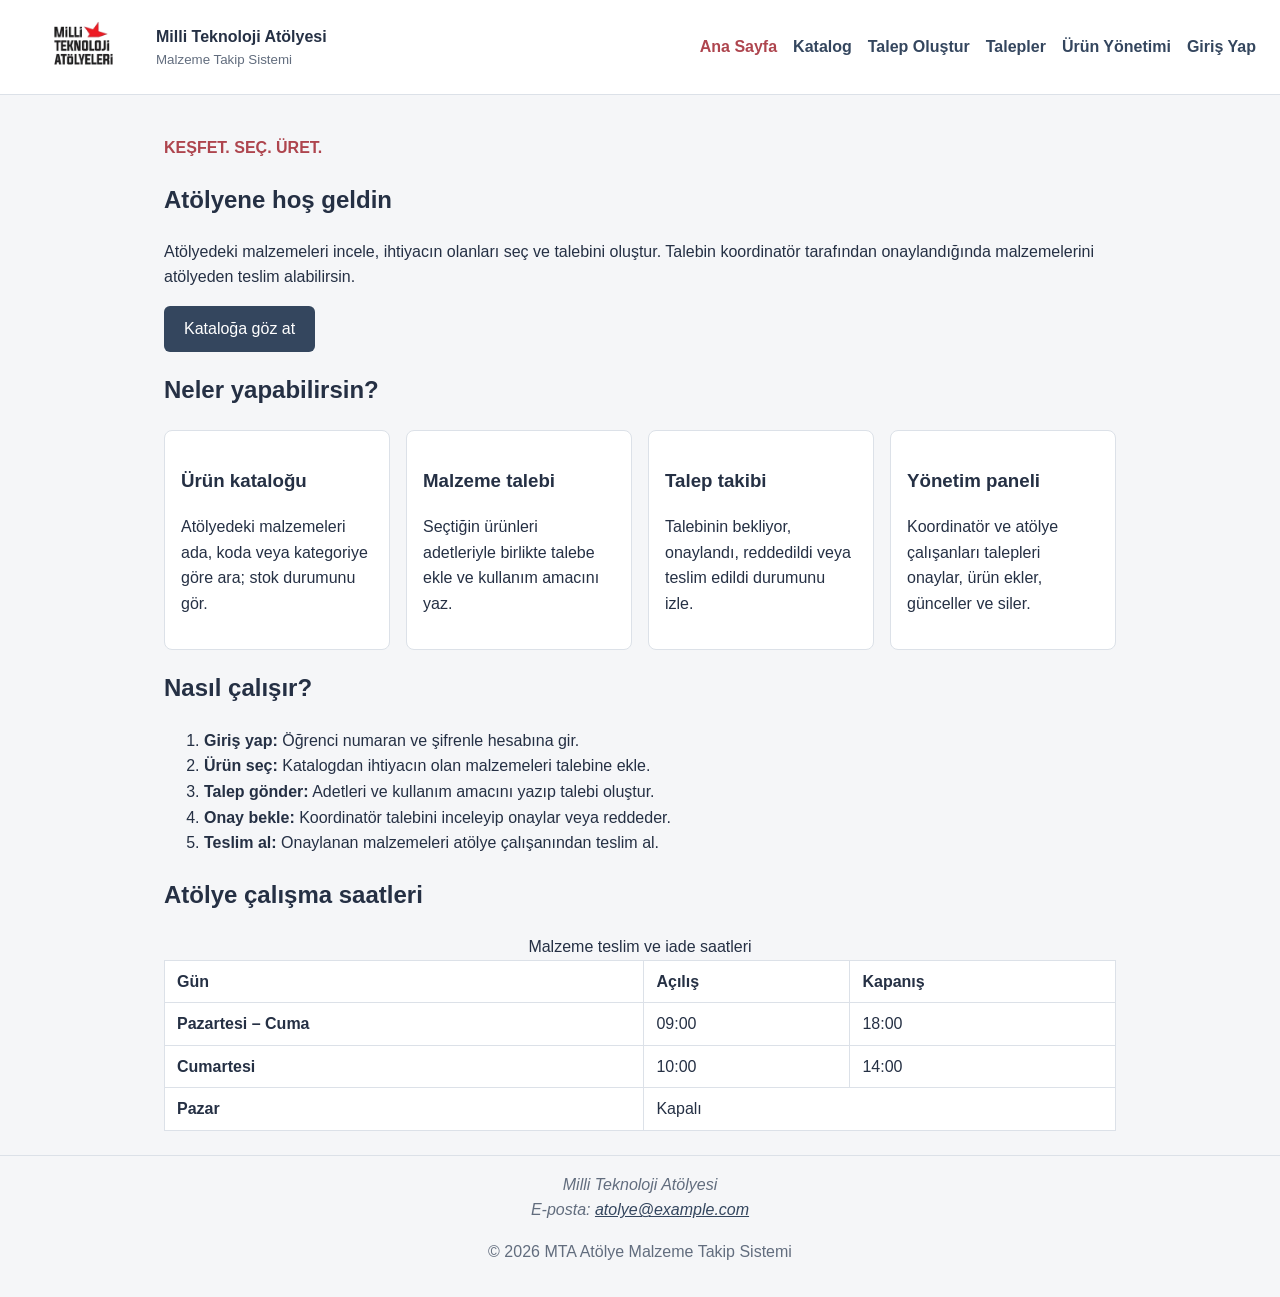
==== index.html @ 38fd26cf "Hafta 1: proje iskeleti, ana sayfa HTML yapısı ve temel stiller" ====
<!DOCTYPE html>
<html lang="tr">
<head>
  <meta charset="UTF-8">
  <meta name="viewport" content="width=device-width, initial-scale=1.0">
  <meta name="description" content="Milli Teknoloji Atölyesi malzeme takip ve talep sistemi">
  <title>Ana Sayfa | MTA Atölye Malzeme Takip</title>
  <link rel="icon" href="assets/mta-arkaplansiz.png">
  <link rel="stylesheet" href="css/style.css">
</head>
<body>
  <header class="site-header">
    <a href="index.html" class="brand">
      <img src="assets/mta-arkaplansiz.png" alt="Milli Teknoloji Atölyeleri logosu" width="120" height="70">
      <span>
        <strong>Milli Teknoloji Atölyesi</strong>
        <small>Malzeme Takip Sistemi</small>
      </span>
    </a>

    <nav aria-label="Ana menü">
      <ul class="menu">
        <li><a href="index.html" aria-current="page">Ana Sayfa</a></li>
        <li><a href="katalog.html">Katalog</a></li>
        <li><a href="talep.html">Talep Oluştur</a></li>
        <li><a href="talepler.html">Talepler</a></li>
        <li><a href="urun-yonetimi.html">Ürün Yönetimi</a></li>
        <li><a href="giris.html">Giriş Yap</a></li>
      </ul>
    </nav>
  </header>

  <main>
    <section class="hero">
      <p class="eyebrow">Keşfet. Seç. Üret.</p>
      <h1>Atölyene hoş geldin</h1>
      <p>
        Atölyedeki malzemeleri incele, ihtiyacın olanları seç ve talebini oluştur.
        Talebin koordinatör tarafından onaylandığında malzemelerini atölyeden teslim alabilirsin.
      </p>
      <a href="katalog.html" class="button">Kataloğa göz at</a>
    </section>

    <section>
      <h2>Neler yapabilirsin?</h2>
      <div class="cards">
        <article class="card">
          <h3>Ürün kataloğu</h3>
          <p>Atölyedeki malzemeleri ada, koda veya kategoriye göre ara; stok durumunu gör.</p>
        </article>
        <article class="card">
          <h3>Malzeme talebi</h3>
          <p>Seçtiğin ürünleri adetleriyle birlikte talebe ekle ve kullanım amacını yaz.</p>
        </article>
        <article class="card">
          <h3>Talep takibi</h3>
          <p>Talebinin bekliyor, onaylandı, reddedildi veya teslim edildi durumunu izle.</p>
        </article>
        <article class="card">
          <h3>Yönetim paneli</h3>
          <p>Koordinatör ve atölye çalışanları talepleri onaylar, ürün ekler, günceller ve siler.</p>
        </article>
      </div>
    </section>

    <section>
      <h2>Nasıl çalışır?</h2>
      <ol class="steps">
        <li><strong>Giriş yap:</strong> Öğrenci numaran ve şifrenle hesabına gir.</li>
        <li><strong>Ürün seç:</strong> Katalogdan ihtiyacın olan malzemeleri talebine ekle.</li>
        <li><strong>Talep gönder:</strong> Adetleri ve kullanım amacını yazıp talebi oluştur.</li>
        <li><strong>Onay bekle:</strong> Koordinatör talebini inceleyip onaylar veya reddeder.</li>
        <li><strong>Teslim al:</strong> Onaylanan malzemeleri atölye çalışanından teslim al.</li>
      </ol>
    </section>

    <section>
      <h2>Atölye çalışma saatleri</h2>
      <table>
        <caption>Malzeme teslim ve iade saatleri</caption>
        <thead>
          <tr>
            <th scope="col">Gün</th>
            <th scope="col">Açılış</th>
            <th scope="col">Kapanış</th>
          </tr>
        </thead>
        <tbody>
          <tr>
            <th scope="row">Pazartesi – Cuma</th>
            <td>09:00</td>
            <td>18:00</td>
          </tr>
          <tr>
            <th scope="row">Cumartesi</th>
            <td>10:00</td>
            <td>14:00</td>
          </tr>
          <tr>
            <th scope="row">Pazar</th>
            <td colspan="2">Kapalı</td>
          </tr>
        </tbody>
      </table>
    </section>
  </main>

  <footer class="site-footer">
    <address>
      Milli Teknoloji Atölyesi<br>
      E-posta: <a href="mailto:atolye@example.com">atolye@example.com</a>
    </address>
    <p>&copy; 2026 MTA Atölye Malzeme Takip Sistemi</p>
  </footer>
</body>
</html>
---- css/style.css ----
:root {
  --arka-plan: #f5f6f8;
  --yazi: #253044;
  --ana-renk: #34465e;
  --vurgu: #ae454e;
  --yuzey: #ffffff;
  --cizgi: #dce1e8;
  --soluk: #626d7e;
}

* {
  box-sizing: border-box;
}

body {
  margin: 0;
  font-family: Arial, Helvetica, sans-serif;
  line-height: 1.6;
  background: var(--arka-plan);
  color: var(--yazi);
}

a {
  color: var(--ana-renk);
}

.site-header {
  display: flex;
  justify-content: space-between;
  align-items: center;
  flex-wrap: wrap;
  gap: 16px;
  padding: 12px 24px;
  background: var(--yuzey);
  border-bottom: 1px solid var(--cizgi);
}

.brand {
  display: flex;
  align-items: center;
  gap: 12px;
  text-decoration: none;
  color: var(--yazi);
}

.brand small {
  display: block;
  color: var(--soluk);
}

.menu {
  display: flex;
  flex-wrap: wrap;
  gap: 16px;
  list-style: none;
  margin: 0;
  padding: 0;
}

.menu a {
  text-decoration: none;
  font-weight: bold;
}

.menu a[aria-current="page"] {
  color: var(--vurgu);
}

main {
  max-width: 1000px;
  margin: 0 auto;
  padding: 24px;
}

.eyebrow {
  color: var(--vurgu);
  font-weight: bold;
  text-transform: uppercase;
}

.button {
  display: inline-block;
  padding: 10px 20px;
  border-radius: 6px;
  background: var(--ana-renk);
  color: #ffffff;
  text-decoration: none;
}

.cards {
  display: flex;
  flex-wrap: wrap;
  gap: 16px;
}

.card {
  flex: 1 1 200px;
  padding: 16px;
  background: var(--yuzey);
  border: 1px solid var(--cizgi);
  border-radius: 8px;
}

table {
  width: 100%;
  border-collapse: collapse;
  background: var(--yuzey);
}

th,
td {
  padding: 8px 12px;
  border: 1px solid var(--cizgi);
  text-align: left;
}

.site-footer {
  padding: 16px 24px;
  text-align: center;
  color: var(--soluk);
  border-top: 1px solid var(--cizgi);
}
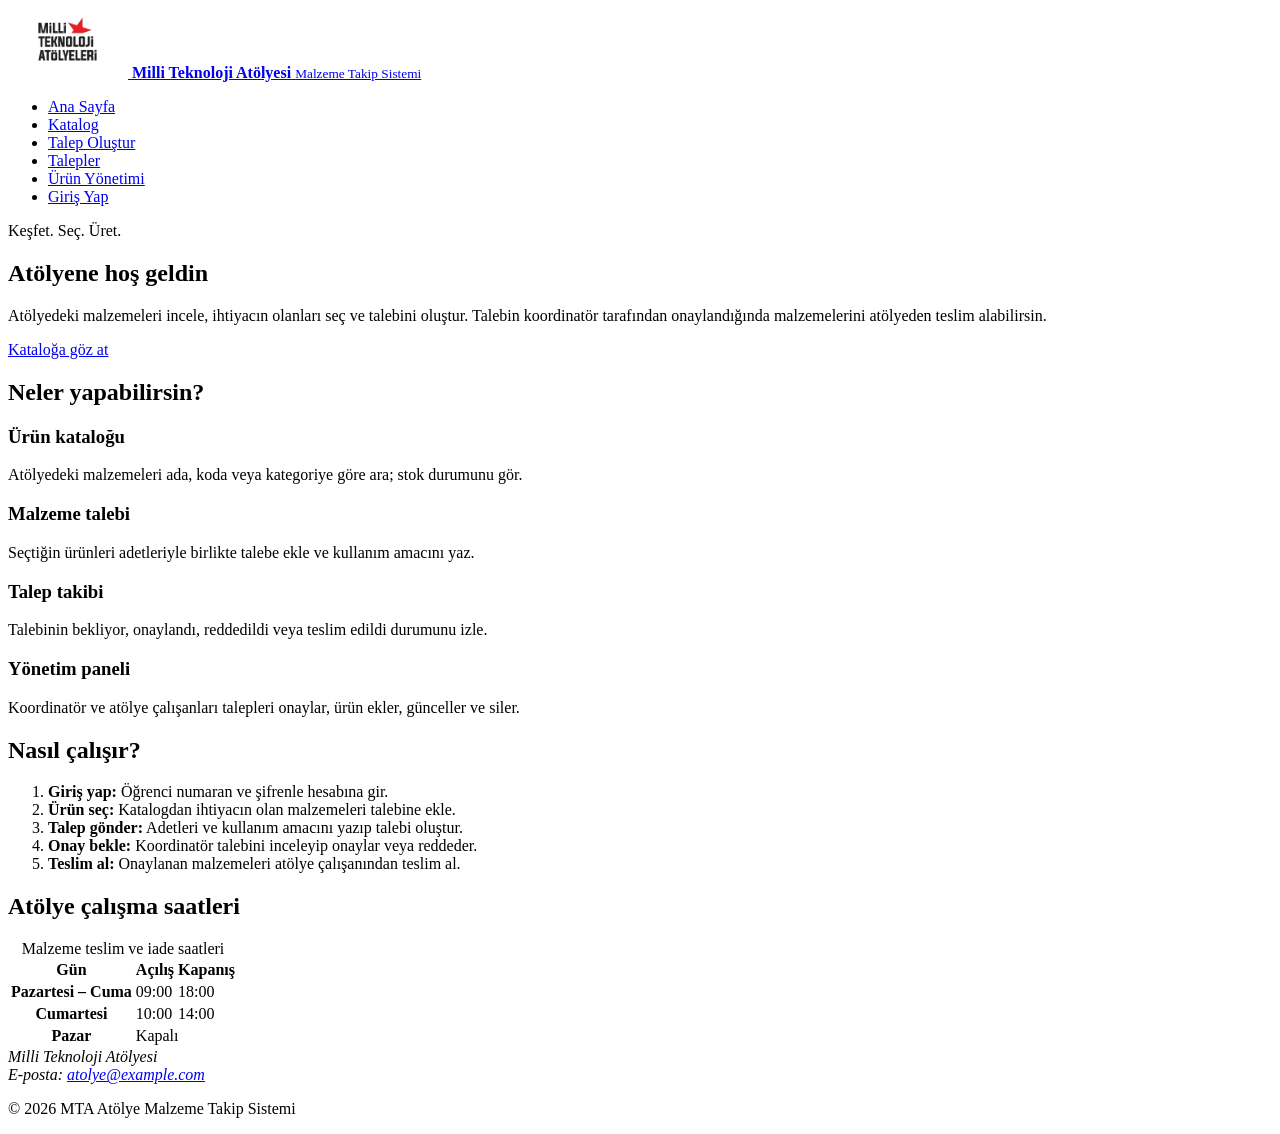
==== commit 123468db: "Hafta 1: ilk hafta yalnız HTML yapısı, stil dosyası sonraki haftaya bırakıldı" ====
--- a/index.html
+++ b/index.html
@@ -6,7 +6,6 @@
   <meta name="description" content="Milli Teknoloji Atölyesi malzeme takip ve talep sistemi">
   <title>Ana Sayfa | MTA Atölye Malzeme Takip</title>
   <link rel="icon" href="assets/mta-arkaplansiz.png">
-  <link rel="stylesheet" href="css/style.css">
 </head>
 <body>
   <header class="site-header">
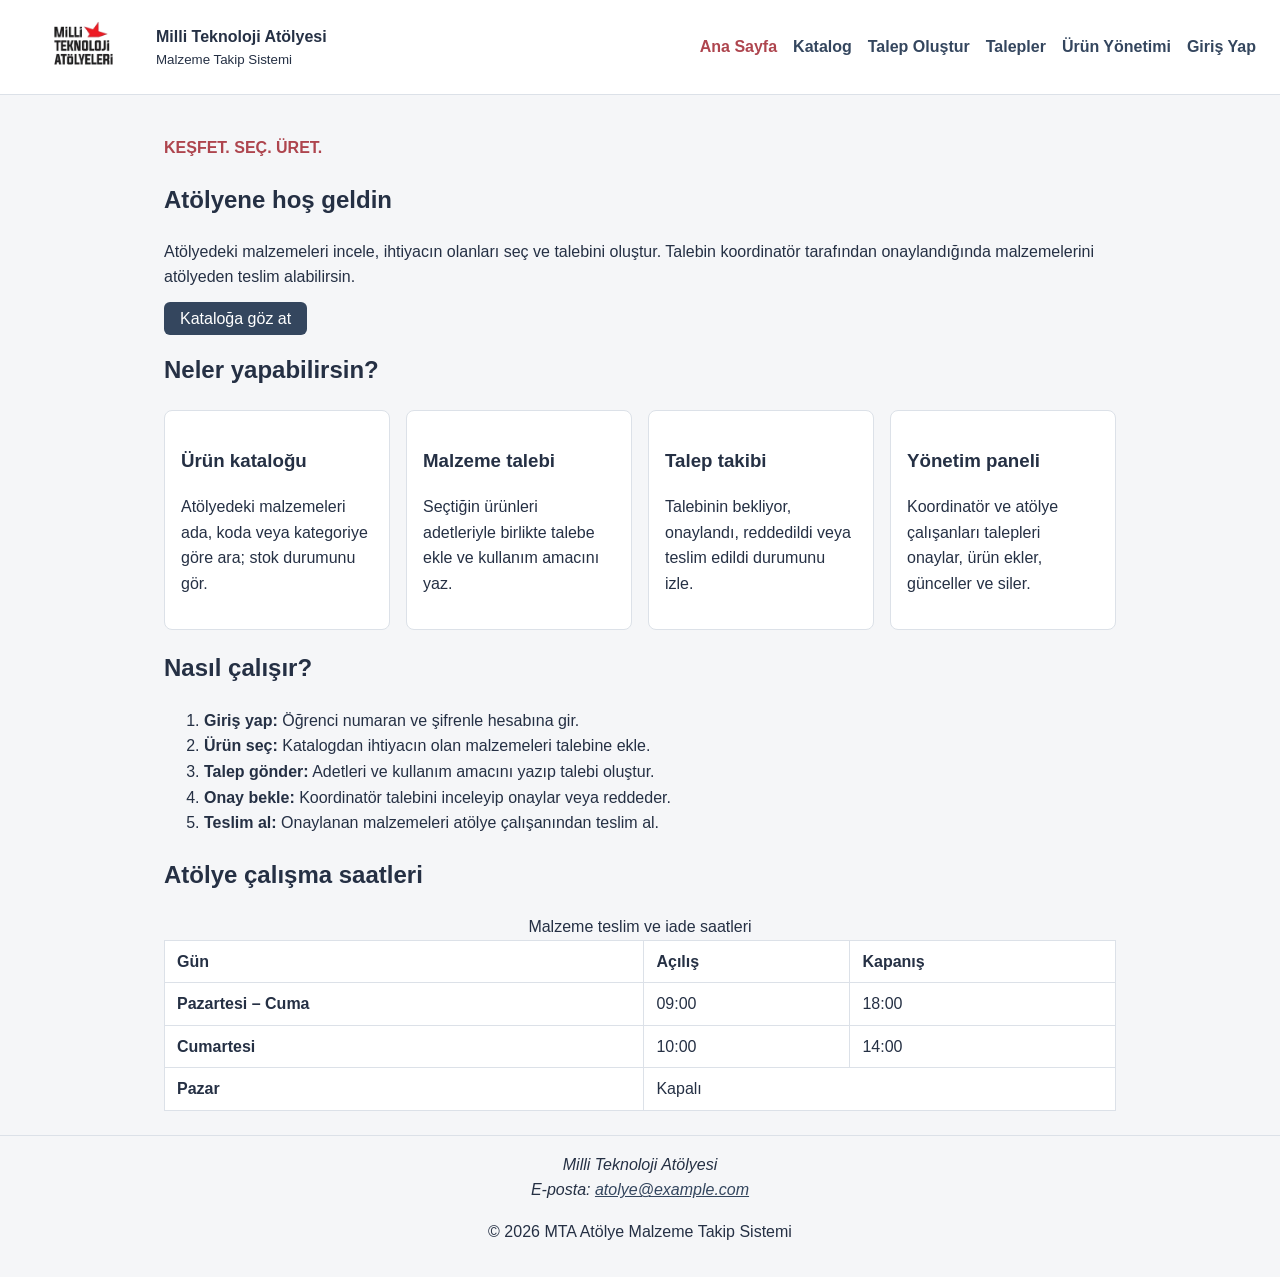
==== commit 59b04cc8: "Hafta 2: diğer sayfaların HTML iskeletleri, ortak menü, CSS ile düzen ve mobil uyum, menü düğmesi" ====
--- a/index.html
+++ b/index.html
@@ -6,6 +6,7 @@
   <meta name="description" content="Milli Teknoloji Atölyesi malzeme takip ve talep sistemi">
   <title>Ana Sayfa | MTA Atölye Malzeme Takip</title>
   <link rel="icon" href="assets/mta-arkaplansiz.png">
+  <link rel="stylesheet" href="css/style.css">
 </head>
 <body>
   <header class="site-header">
@@ -17,8 +18,10 @@
       </span>
     </a>
 
+    <button type="button" class="menu-toggle" aria-expanded="false" aria-controls="ana-menu">Menü</button>
+
     <nav aria-label="Ana menü">
-      <ul class="menu">
+      <ul class="menu" id="ana-menu">
         <li><a href="index.html" aria-current="page">Ana Sayfa</a></li>
         <li><a href="katalog.html">Katalog</a></li>
         <li><a href="talep.html">Talep Oluştur</a></li>
@@ -111,5 +114,7 @@
     </address>
     <p>&copy; 2026 MTA Atölye Malzeme Takip Sistemi</p>
   </footer>
+
+  <script src="js/menu.js"></script>
 </body>
 </html>
--- a/css/style.css
+++ b/css/style.css
@@ -0,0 +1,193 @@
+:root {
+  --arka-plan: #f5f6f8;
+  --yazi: #253044;
+  --ana-renk: #34465e;
+  --vurgu: #ae454e;
+  --yuzey: #ffffff;
+  --cizgi: #dce1e8;
+}
+
+* {
+  box-sizing: border-box;
+}
+
+body {
+  margin: 0;
+  font-family: Arial, Helvetica, sans-serif;
+  line-height: 1.6;
+  background: var(--arka-plan);
+  color: var(--yazi);
+}
+
+a {
+  color: var(--ana-renk);
+}
+
+/* Üst kısım: logo ve menü */
+.site-header {
+  display: flex;
+  justify-content: space-between;
+  align-items: center;
+  flex-wrap: wrap;
+  gap: 16px;
+  padding: 12px 24px;
+  background: var(--yuzey);
+  border-bottom: 1px solid var(--cizgi);
+}
+
+.brand {
+  display: flex;
+  align-items: center;
+  gap: 12px;
+  color: var(--yazi);
+  text-decoration: none;
+}
+
+.brand small {
+  display: block;
+}
+
+.menu {
+  display: flex;
+  gap: 16px;
+  margin: 0;
+  padding: 0;
+  list-style: none;
+}
+
+.menu a {
+  font-weight: bold;
+  text-decoration: none;
+}
+
+.menu a[aria-current="page"] {
+  color: var(--vurgu);
+}
+
+.menu-toggle {
+  display: none;
+}
+
+/* Sayfa içeriği */
+main {
+  max-width: 1000px;
+  margin: 0 auto;
+  padding: 24px;
+}
+
+.eyebrow {
+  color: var(--vurgu);
+  font-weight: bold;
+  text-transform: uppercase;
+}
+
+.button,
+button {
+  padding: 8px 16px;
+  border: none;
+  border-radius: 6px;
+  background: var(--ana-renk);
+  color: #ffffff;
+  font: inherit;
+  text-decoration: none;
+  cursor: pointer;
+}
+
+.cards {
+  display: grid;
+  grid-template-columns: repeat(auto-fill, minmax(220px, 1fr));
+  gap: 16px;
+}
+
+.card,
+.panel {
+  padding: 16px;
+  background: var(--yuzey);
+  border: 1px solid var(--cizgi);
+  border-radius: 8px;
+}
+
+.columns {
+  display: flex;
+  gap: 16px;
+  margin-bottom: 16px;
+}
+
+.columns .panel {
+  flex: 1;
+}
+
+/* Formlar */
+form label {
+  display: block;
+  margin-top: 12px;
+  font-weight: bold;
+}
+
+form input,
+form select,
+form textarea {
+  width: 100%;
+  padding: 8px;
+  border: 1px solid var(--cizgi);
+  border-radius: 6px;
+  font: inherit;
+}
+
+form button {
+  margin-top: 16px;
+}
+
+/* Tablolar */
+table {
+  width: 100%;
+  border-collapse: collapse;
+  background: var(--yuzey);
+}
+
+th,
+td {
+  padding: 8px 12px;
+  border: 1px solid var(--cizgi);
+  text-align: left;
+}
+
+td input {
+  width: 80px;
+}
+
+.site-footer {
+  padding: 16px 24px;
+  text-align: center;
+  border-top: 1px solid var(--cizgi);
+}
+
+/* Telefon ve dar ekranlar */
+@media (max-width: 700px) {
+  .menu-toggle {
+    display: block;
+  }
+
+  nav {
+    width: 100%;
+  }
+
+  .menu {
+    display: none;
+    flex-direction: column;
+    gap: 8px;
+  }
+
+  .menu.acik {
+    display: flex;
+  }
+
+  .columns {
+    flex-direction: column;
+  }
+
+  table {
+    display: block;
+    overflow-x: auto;
+  }
+}
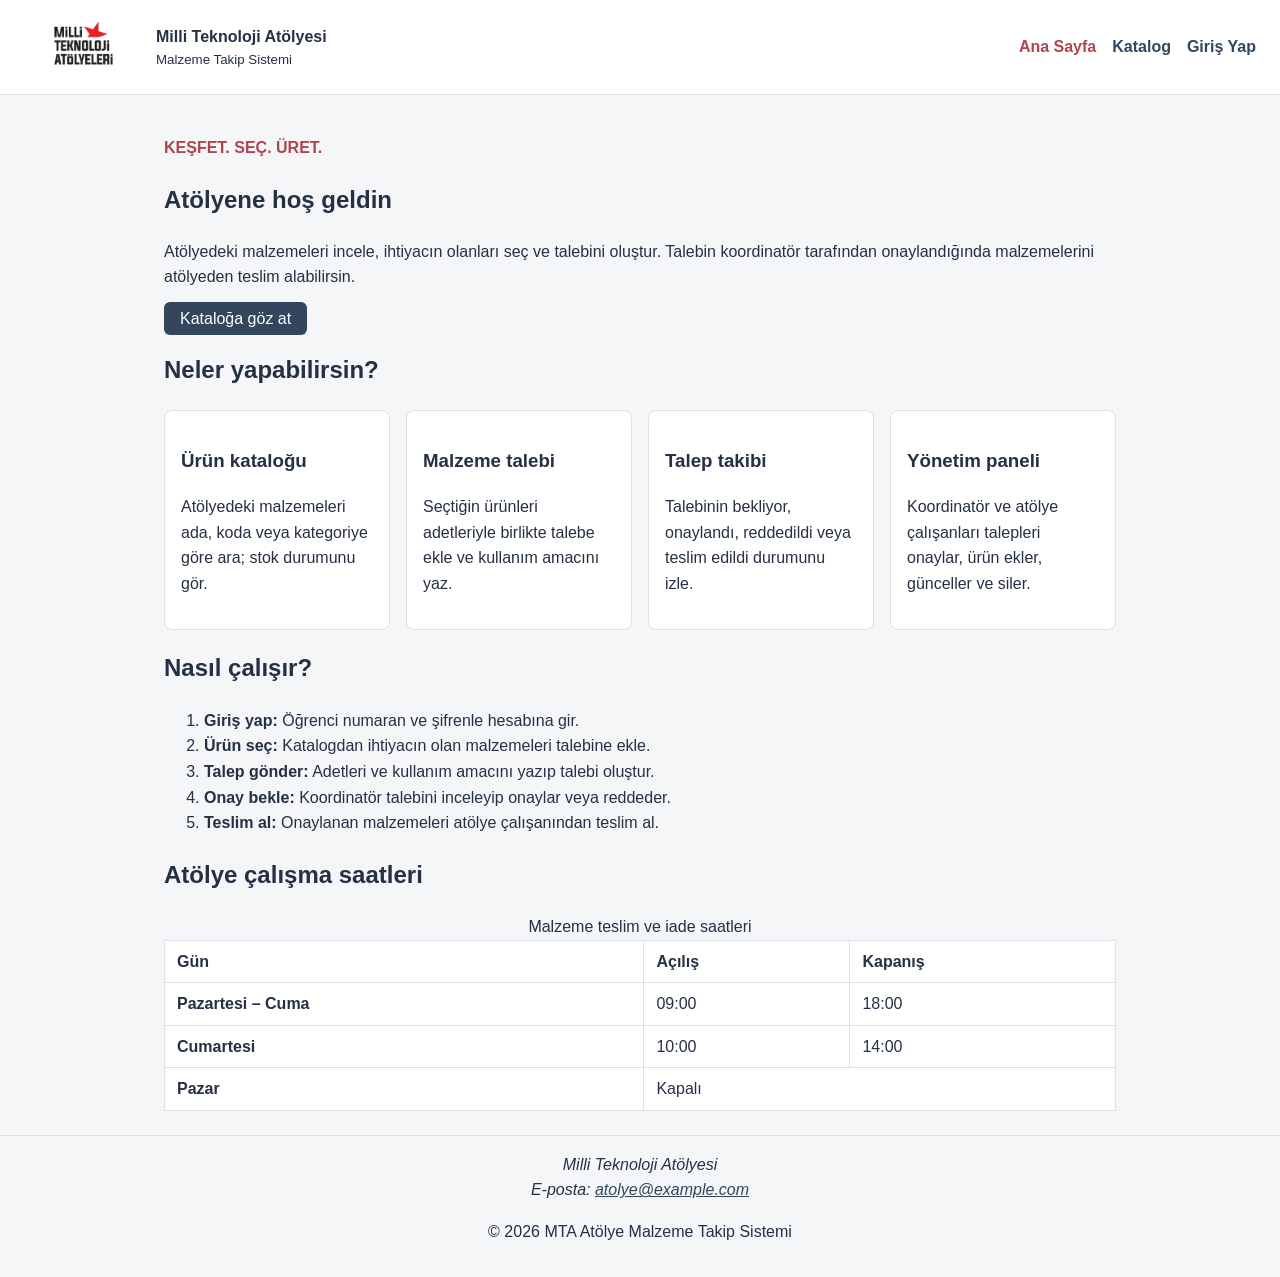
==== commit 3d00c635: "Hafta 4: giriş ve kayıt formlarında JavaScript doğrulama, öğrenci/yönetici girişi, localStorage otur" ====
--- a/index.html
+++ b/index.html
@@ -24,10 +24,10 @@
       <ul class="menu" id="ana-menu">
         <li><a href="index.html" aria-current="page">Ana Sayfa</a></li>
         <li><a href="katalog.html">Katalog</a></li>
-        <li><a href="talep.html">Talep Oluştur</a></li>
-        <li><a href="talepler.html">Talepler</a></li>
-        <li><a href="urun-yonetimi.html">Ürün Yönetimi</a></li>
-        <li><a href="giris.html">Giriş Yap</a></li>
+        <li class="sadece-giris"><a href="talep.html">Talep Oluştur</a></li>
+        <li class="sadece-giris"><a href="talepler.html">Talepler</a></li>
+        <li class="sadece-yonetici"><a href="urun-yonetimi.html">Ürün Yönetimi</a></li>
+        <li><a href="giris.html" id="giris-baglantisi">Giriş Yap</a></li>
       </ul>
     </nav>
   </header>
@@ -116,5 +116,6 @@
   </footer>
 
   <script src="js/menu.js"></script>
+  <script src="js/oturum.js"></script>
 </body>
 </html>
--- a/css/style.css
+++ b/css/style.css
@@ -162,6 +162,51 @@
   border-top: 1px solid var(--cizgi);
 }
 
+/* Katalog: stok bilgisi ve ürün detay penceresi */
+.stok-yok {
+  color: var(--vurgu);
+  font-weight: bold;
+}
+
+.mesaj {
+  padding: 16px;
+  background: var(--yuzey);
+  border: 1px dashed var(--cizgi);
+  border-radius: 8px;
+}
+
+dialog {
+  width: 90%;
+  max-width: 480px;
+  padding: 24px;
+  border: 1px solid var(--cizgi);
+  border-radius: 8px;
+}
+
+dialog::backdrop {
+  background: rgba(37, 48, 68, 0.6);
+}
+
+dt {
+  margin-top: 8px;
+  font-weight: bold;
+}
+
+dd {
+  margin: 0;
+}
+
+/* Formlar: hata mesajları */
+.hata {
+  display: block;
+  min-height: 1.2em;
+  color: var(--vurgu);
+}
+
+input[aria-invalid="true"] {
+  border-color: var(--vurgu);
+}
+
 /* Telefon ve dar ekranlar */
 @media (max-width: 700px) {
   .menu-toggle {
